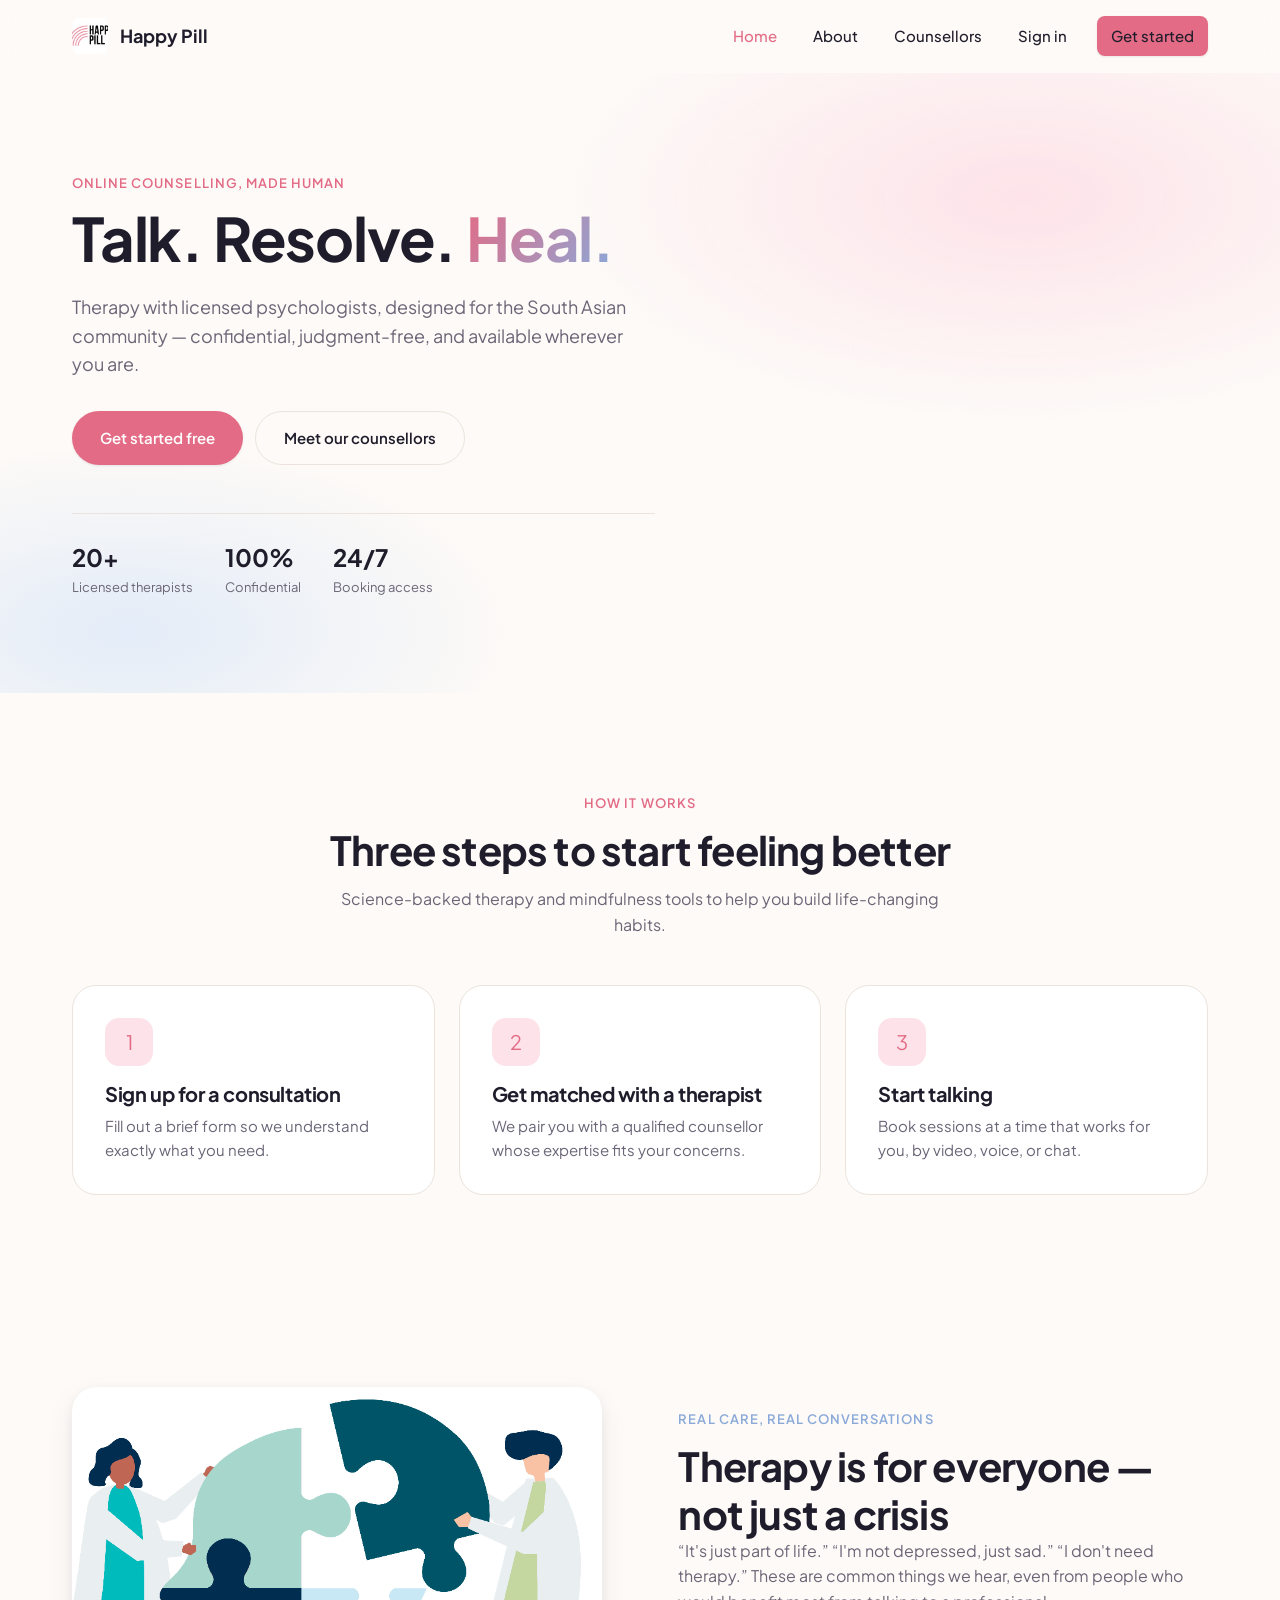
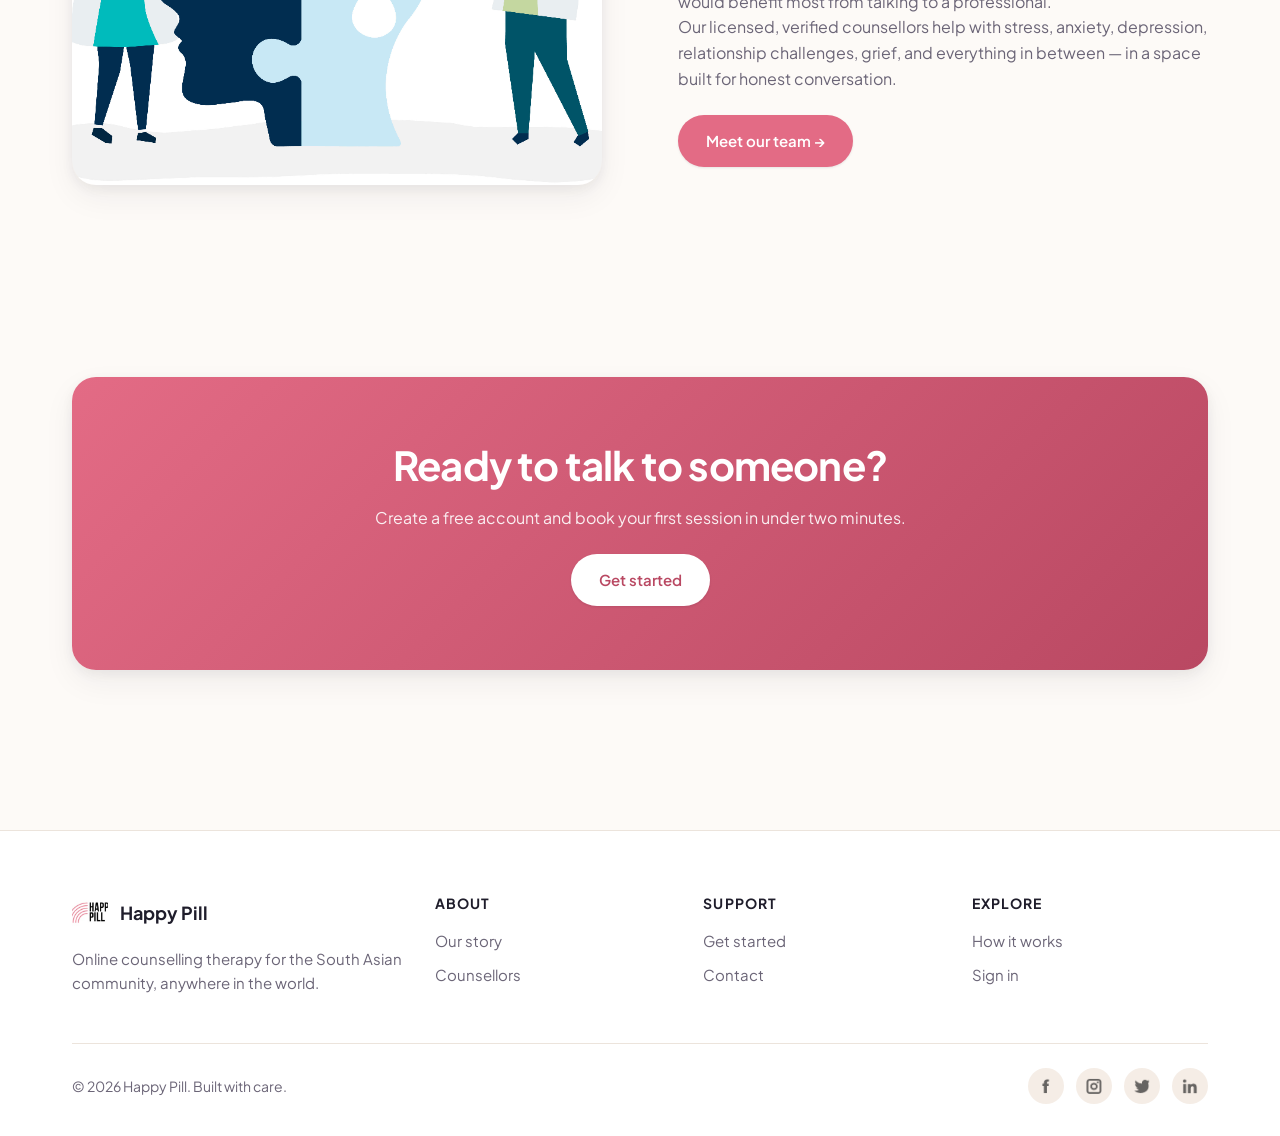
==== index.html @ 083a8443 "Rewrite as modern static site (production-ready) Complete redesign of the original college PHP/XAMPP" ====
<!DOCTYPE html>
<html lang="en">
<head>
  <meta charset="UTF-8" />
  <meta name="viewport" content="width=device-width, initial-scale=1.0" />
  <meta name="description" content="Happy Pill — online counselling therapy with top psychologists for the South Asian community. Talk, resolve, heal — anytime, anywhere." />
  <meta name="theme-color" content="#fdfaf7" />
  <title>Happy Pill — Online Counselling Therapy</title>

  <link rel="icon" href="assets/images/logo.jpg" />
  <link rel="preconnect" href="https://fonts.googleapis.com" />
  <link rel="preconnect" href="https://fonts.gstatic.com" crossorigin />
  <link href="https://fonts.googleapis.com/css2?family=Plus+Jakarta+Sans:wght@400;500;600;700&display=swap" rel="stylesheet" />
  <link rel="stylesheet" href="assets/css/styles.css" />
</head>
<body>

  <header class="navbar">
    <div class="container nav-inner">
      <a class="nav-brand" href="index.html">
        <img src="assets/images/logo.jpg" alt="" />
        <span>Happy Pill</span>
      </a>

      <button class="nav-toggle" aria-expanded="false" aria-controls="primary-nav" aria-label="Toggle menu">
        <span></span>
      </button>

      <ul class="nav-links" id="primary-nav">
        <li><a href="index.html">Home</a></li>
        <li><a href="about.html">About</a></li>
        <li><a href="counselors.html">Counsellors</a></li>
        <li data-when-signed-out><a href="login.html">Sign in</a></li>
        <li data-when-signed-in><a href="account.html">Account</a></li>
        <li class="nav-cta" data-when-signed-out><a class="btn btn-primary" href="signup.html">Get started</a></li>
      </ul>
    </div>
  </header>

  <main>

    <section class="hero">
      <div class="container hero-grid">
        <div>
          <span class="eyebrow">Online counselling, made human</span>
          <h1 class="hero-title">Talk. Resolve. <span>Heal.</span></h1>
          <p class="hero-description">
            Therapy with licensed psychologists, designed for the South Asian community —
            confidential, judgment-free, and available wherever you are.
          </p>
          <div class="hero-cta">
            <a class="btn btn-primary" href="signup.html">Get started free</a>
            <a class="btn btn-secondary" href="counselors.html">Meet our counsellors</a>
          </div>
          <div class="hero-stats">
            <div><strong>20+</strong><span>Licensed therapists</span></div>
            <div><strong>100%</strong><span>Confidential</span></div>
            <div><strong>24/7</strong><span>Booking access</span></div>
          </div>
        </div>
        <div class="hero-visual">
          <div class="blob" aria-hidden="true"></div>
          <img src="assets/images/comforting.jpg" alt="Two friends comforting each other" />
        </div>
      </div>
    </section>

    <section id="services">
      <div class="container">
        <div class="section-header">
          <span class="eyebrow">How it works</span>
          <h2>Three steps to start feeling better</h2>
          <p>Science-backed therapy and mindfulness tools to help you build life-changing habits.</p>
        </div>

        <div class="feature-grid">
          <article class="feature-card">
            <div class="feature-icon" aria-hidden="true">1</div>
            <h3>Sign up for a consultation</h3>
            <p>Fill out a brief form so we understand exactly what you need.</p>
          </article>
          <article class="feature-card">
            <div class="feature-icon" aria-hidden="true">2</div>
            <h3>Get matched with a therapist</h3>
            <p>We pair you with a qualified counsellor whose expertise fits your concerns.</p>
          </article>
          <article class="feature-card">
            <div class="feature-icon" aria-hidden="true">3</div>
            <h3>Start talking</h3>
            <p>Book sessions at a time that works for you, by video, voice, or chat.</p>
          </article>
        </div>
      </div>
    </section>

    <section id="counsel">
      <div class="container split">
        <div class="split-media">
          <img src="assets/images/counsel-illustration.png" alt="Illustration of a counselling session" />
        </div>
        <div class="split-content">
          <span class="eyebrow">Real care, real conversations</span>
          <h2>Therapy is for everyone — not just a crisis</h2>
          <p>
            “It's just part of life.” “I'm not depressed, just sad.” “I don't need therapy.”
            These are common things we hear, even from people who would benefit most from talking to a professional.
          </p>
          <p>
            Our licensed, verified counsellors help with stress, anxiety, depression, relationship challenges,
            grief, and everything in between — in a space built for honest conversation.
          </p>
          <p style="margin-top: 1.5rem;">
            <a class="btn btn-primary" href="counselors.html">Meet our team →</a>
          </p>
        </div>
      </div>
    </section>

    <section>
      <div class="container">
        <div class="cta-banner">
          <h2>Ready to talk to someone?</h2>
          <p>Create a free account and book your first session in under two minutes.</p>
          <a class="btn btn-primary" href="signup.html">Get started</a>
        </div>
      </div>
    </section>

  </main>

  <footer class="site-footer">
    <div class="container">
      <div class="footer-grid">
        <div class="footer-brand">
          <a class="nav-brand" href="index.html">
            <img src="assets/images/logo.jpg" alt="" />
            <span>Happy Pill</span>
          </a>
          <p>Online counselling therapy for the South Asian community, anywhere in the world.</p>
        </div>
        <div class="footer-col">
          <h4>About</h4>
          <ul>
            <li><a href="about.html">Our story</a></li>
            <li><a href="counselors.html">Counsellors</a></li>
          </ul>
        </div>
        <div class="footer-col">
          <h4>Support</h4>
          <ul>
            <li><a href="signup.html">Get started</a></li>
            <li><a href="mailto:support@happypill.com">Contact</a></li>
          </ul>
        </div>
        <div class="footer-col">
          <h4>Explore</h4>
          <ul>
            <li><a href="#services">How it works</a></li>
            <li><a href="login.html">Sign in</a></li>
          </ul>
        </div>
      </div>

      <div class="footer-bottom">
        <span>© <span data-year></span> Happy Pill. Built with care.</span>
        <div class="footer-social" aria-label="Social media">
          <a href="https://www.facebook.com/" aria-label="Facebook"><img src="assets/images/facebook.png" alt="" /></a>
          <a href="https://www.instagram.com/" aria-label="Instagram"><img src="assets/images/instagram.png" alt="" /></a>
          <a href="https://twitter.com/" aria-label="Twitter"><img src="assets/images/twitter.png" alt="" /></a>
          <a href="https://www.linkedin.com/" aria-label="LinkedIn"><img src="assets/images/linkedin.png" alt="" /></a>
        </div>
      </div>
    </div>
  </footer>

  <script src="assets/js/main.js"></script>
</body>
</html>
---- assets/css/styles.css ----
/* ============================================
   Happy Pill — modern stylesheet
   ============================================ */

:root {
  --color-bg: #fdfaf7;
  --color-surface: #ffffff;
  --color-surface-muted: #f5ede6;
  --color-text: #1f1d2b;
  --color-text-muted: #6b6577;
  --color-primary: #e36b85;
  --color-primary-soft: #fde3e9;
  --color-primary-dark: #b94862;
  --color-accent: #8aa9d9;
  --color-accent-soft: #e3ecf8;
  --color-border: #ece4dc;
  --color-success: #2f9e6b;

  --shadow-sm: 0 1px 2px rgba(31, 29, 43, 0.04), 0 1px 3px rgba(31, 29, 43, 0.06);
  --shadow-md: 0 4px 12px rgba(31, 29, 43, 0.06), 0 12px 32px rgba(31, 29, 43, 0.06);
  --shadow-lg: 0 12px 40px rgba(31, 29, 43, 0.10);

  --radius-sm: 8px;
  --radius-md: 14px;
  --radius-lg: 24px;
  --radius-full: 999px;

  --space-1: 0.25rem;
  --space-2: 0.5rem;
  --space-3: 0.75rem;
  --space-4: 1rem;
  --space-6: 1.5rem;
  --space-8: 2rem;
  --space-12: 3rem;
  --space-16: 4rem;
  --space-24: 6rem;

  --font-body: "Plus Jakarta Sans", "Poppins", system-ui, -apple-system, "Segoe UI", Roboto, sans-serif;
  --font-display: "Plus Jakarta Sans", "Poppins", system-ui, sans-serif;

  --transition: 180ms cubic-bezier(0.4, 0, 0.2, 1);
  --max-width: 1200px;
}

/* ---------- Reset ---------- */
*, *::before, *::after { box-sizing: border-box; }
* { margin: 0; padding: 0; }

html { scroll-behavior: smooth; }

body {
  font-family: var(--font-body);
  font-size: 16px;
  line-height: 1.6;
  color: var(--color-text);
  background: var(--color-bg);
  -webkit-font-smoothing: antialiased;
  text-rendering: optimizeLegibility;
}

img { max-width: 100%; display: block; }

a {
  color: var(--color-primary);
  text-decoration: none;
  transition: color var(--transition);
}
a:hover { color: var(--color-primary-dark); }

button { font: inherit; cursor: pointer; border: none; background: none; }

:focus-visible {
  outline: 2px solid var(--color-primary);
  outline-offset: 3px;
  border-radius: 4px;
}

/* ---------- Layout ---------- */
.container {
  width: 100%;
  max-width: var(--max-width);
  margin-inline: auto;
  padding-inline: clamp(1rem, 4vw, 2rem);
}

section { padding-block: clamp(3rem, 8vw, 6rem); }

/* ---------- Typography ---------- */
h1, h2, h3, h4 {
  font-family: var(--font-display);
  font-weight: 700;
  line-height: 1.2;
  color: var(--color-text);
  letter-spacing: -0.02em;
}

h1 { font-size: clamp(2rem, 4.5vw, 3.25rem); }
h2 { font-size: clamp(1.75rem, 3.5vw, 2.5rem); }
h3 { font-size: 1.25rem; }

p { color: var(--color-text-muted); }

.eyebrow {
  display: inline-block;
  font-size: 0.8125rem;
  font-weight: 600;
  letter-spacing: 0.08em;
  text-transform: uppercase;
  color: var(--color-primary);
  margin-bottom: var(--space-3);
}

.lead {
  font-size: 1.125rem;
  color: var(--color-text-muted);
  max-width: 60ch;
}

/* ---------- Buttons ---------- */
.btn {
  display: inline-flex;
  align-items: center;
  justify-content: center;
  gap: var(--space-2);
  padding: 0.875rem 1.75rem;
  border-radius: var(--radius-full);
  font-weight: 600;
  font-size: 0.9375rem;
  transition: transform var(--transition), box-shadow var(--transition), background var(--transition);
  white-space: nowrap;
}

.btn-primary {
  background: var(--color-primary);
  color: #fff;
  box-shadow: var(--shadow-sm);
}
.btn-primary:hover {
  background: var(--color-primary-dark);
  color: #fff;
  transform: translateY(-1px);
  box-shadow: var(--shadow-md);
}

.btn-secondary {
  background: transparent;
  color: var(--color-text);
  border: 1.5px solid var(--color-border);
}
.btn-secondary:hover {
  background: var(--color-surface);
  border-color: var(--color-primary);
  color: var(--color-primary);
}

.btn-ghost {
  background: transparent;
  color: var(--color-primary);
  padding: 0.5rem 0.75rem;
}
.btn-ghost:hover { background: var(--color-primary-soft); }

.btn-block { width: 100%; }

/* ---------- Navbar ---------- */
.navbar {
  position: sticky;
  top: 0;
  z-index: 50;
  background: rgba(253, 250, 247, 0.85);
  backdrop-filter: saturate(180%) blur(12px);
  -webkit-backdrop-filter: saturate(180%) blur(12px);
  border-bottom: 1px solid transparent;
  transition: border-color var(--transition);
}
.navbar.scrolled { border-bottom-color: var(--color-border); }

.nav-inner {
  display: flex;
  align-items: center;
  justify-content: space-between;
  padding-block: var(--space-4);
}

.nav-brand {
  display: flex;
  align-items: center;
  gap: var(--space-3);
  font-weight: 700;
  font-size: 1.125rem;
  color: var(--color-text);
}
.nav-brand img {
  width: 36px;
  height: 36px;
  border-radius: var(--radius-sm);
  object-fit: cover;
}

.nav-links {
  display: flex;
  align-items: center;
  gap: var(--space-2);
  list-style: none;
}
.nav-links a {
  color: var(--color-text);
  font-weight: 500;
  font-size: 0.9375rem;
  padding: 0.5rem 0.875rem;
  border-radius: var(--radius-sm);
}
.nav-links a:hover { background: var(--color-surface-muted); color: var(--color-text); }
.nav-links a.active { color: var(--color-primary); }

.nav-cta { margin-left: var(--space-2); }

.nav-toggle {
  display: none;
  width: 40px;
  height: 40px;
  align-items: center;
  justify-content: center;
  border-radius: var(--radius-sm);
}
.nav-toggle:hover { background: var(--color-surface-muted); }
.nav-toggle span {
  display: block;
  width: 20px;
  height: 2px;
  background: var(--color-text);
  position: relative;
  transition: background var(--transition);
}
.nav-toggle span::before,
.nav-toggle span::after {
  content: "";
  position: absolute;
  left: 0;
  width: 20px;
  height: 2px;
  background: var(--color-text);
  transition: transform var(--transition), top var(--transition);
}
.nav-toggle span::before { top: -6px; }
.nav-toggle span::after { top: 6px; }
.nav-toggle.open span { background: transparent; }
.nav-toggle.open span::before { top: 0; transform: rotate(45deg); }
.nav-toggle.open span::after { top: 0; transform: rotate(-45deg); }

@media (max-width: 768px) {
  .nav-toggle { display: inline-flex; }
  .nav-links {
    position: absolute;
    top: 100%;
    left: 0;
    right: 0;
    flex-direction: column;
    align-items: stretch;
    gap: 0;
    background: var(--color-surface);
    padding: var(--space-4);
    border-bottom: 1px solid var(--color-border);
    box-shadow: var(--shadow-md);
    transform: translateY(-8px);
    opacity: 0;
    pointer-events: none;
    transition: opacity var(--transition), transform var(--transition);
  }
  .nav-links.open {
    opacity: 1;
    transform: translateY(0);
    pointer-events: auto;
  }
  .nav-links a { padding: 0.875rem 1rem; }
  .nav-cta { margin-top: var(--space-2); }
}

/* ---------- Hero ---------- */
.hero {
  position: relative;
  overflow: hidden;
  padding-block: clamp(3rem, 8vw, 6rem);
}
.hero::before {
  content: "";
  position: absolute;
  inset: 0;
  background:
    radial-gradient(60% 60% at 80% 20%, var(--color-primary-soft) 0%, transparent 60%),
    radial-gradient(50% 50% at 10% 90%, var(--color-accent-soft) 0%, transparent 60%);
  z-index: -1;
}
.hero-grid {
  display: grid;
  grid-template-columns: 1.1fr 0.9fr;
  gap: clamp(2rem, 6vw, 5rem);
  align-items: center;
}
@media (max-width: 880px) {
  .hero-grid { grid-template-columns: 1fr; }
}

.hero-title {
  font-size: clamp(2.25rem, 5vw, 3.75rem);
  line-height: 1.05;
  margin-bottom: var(--space-6);
}
.hero-title span {
  background: linear-gradient(120deg, var(--color-primary), var(--color-accent));
  -webkit-background-clip: text;
  background-clip: text;
  color: transparent;
}
.hero-description {
  font-size: 1.125rem;
  margin-bottom: var(--space-8);
  max-width: 52ch;
}
.hero-cta { display: flex; gap: var(--space-3); flex-wrap: wrap; }
.hero-stats {
  display: flex;
  gap: var(--space-8);
  margin-top: var(--space-12);
  padding-top: var(--space-6);
  border-top: 1px solid var(--color-border);
}
.hero-stats div { display: flex; flex-direction: column; }
.hero-stats strong {
  font-size: 1.5rem;
  font-weight: 700;
  color: var(--color-text);
}
.hero-stats span { font-size: 0.8125rem; color: var(--color-text-muted); }

.hero-visual {
  position: relative;
  aspect-ratio: 1 / 1;
  max-width: 480px;
  margin-inline: auto;
}
.hero-visual .blob {
  position: absolute;
  inset: 0;
  border-radius: 48% 52% 70% 30% / 40% 45% 55% 60%;
  background: linear-gradient(135deg, var(--color-primary-soft), var(--color-accent-soft));
  animation: blob 14s ease-in-out infinite;
}
.hero-visual img {
  position: absolute;
  inset: 8%;
  width: 84%;
  height: 84%;
  object-fit: cover;
  border-radius: var(--radius-lg);
  box-shadow: var(--shadow-lg);
}

@keyframes blob {
  0%, 100% { border-radius: 48% 52% 70% 30% / 40% 45% 55% 60%; }
  50%      { border-radius: 60% 40% 40% 60% / 60% 30% 70% 40%; }
}

/* ---------- Section header ---------- */
.section-header {
  text-align: center;
  max-width: 640px;
  margin-inline: auto;
  margin-bottom: var(--space-12);
}
.section-header p { margin-top: var(--space-3); }

/* ---------- Services / feature grid ---------- */
.feature-grid {
  display: grid;
  grid-template-columns: repeat(auto-fit, minmax(260px, 1fr));
  gap: var(--space-6);
}

.feature-card {
  background: var(--color-surface);
  border: 1px solid var(--color-border);
  border-radius: var(--radius-lg);
  padding: var(--space-8);
  transition: transform var(--transition), box-shadow var(--transition), border-color var(--transition);
}
.feature-card:hover {
  transform: translateY(-4px);
  box-shadow: var(--shadow-md);
  border-color: transparent;
}
.feature-icon {
  display: inline-flex;
  align-items: center;
  justify-content: center;
  width: 48px;
  height: 48px;
  border-radius: var(--radius-md);
  background: var(--color-primary-soft);
  color: var(--color-primary);
  margin-bottom: var(--space-4);
  font-size: 1.25rem;
}
.feature-card h3 { margin-bottom: var(--space-2); }
.feature-card p { font-size: 0.9375rem; }

/* ---------- Split section ---------- */
.split {
  display: grid;
  grid-template-columns: 1fr 1fr;
  gap: clamp(2rem, 6vw, 5rem);
  align-items: center;
}
@media (max-width: 880px) {
  .split { grid-template-columns: 1fr; }
}
.split-media {
  border-radius: var(--radius-lg);
  overflow: hidden;
  box-shadow: var(--shadow-md);
  aspect-ratio: 4 / 3;
  background: var(--color-surface-muted);
}
.split-media img { width: 100%; height: 100%; object-fit: cover; }

.split-content .eyebrow { color: var(--color-accent); }

/* ---------- Counselor cards ---------- */
.counselor-grid {
  display: grid;
  grid-template-columns: repeat(auto-fit, minmax(280px, 1fr));
  gap: var(--space-6);
}
.counselor-card {
  background: var(--color-surface);
  border-radius: var(--radius-lg);
  overflow: hidden;
  border: 1px solid var(--color-border);
  display: flex;
  flex-direction: column;
  transition: transform var(--transition), box-shadow var(--transition);
}
.counselor-card:hover { transform: translateY(-4px); box-shadow: var(--shadow-md); }
.counselor-photo {
  aspect-ratio: 4 / 3;
  width: 100%;
  object-fit: cover;
}
.counselor-body {
  padding: var(--space-6);
  display: flex;
  flex-direction: column;
  gap: var(--space-3);
  flex: 1;
}
.counselor-name { font-size: 1.25rem; }
.counselor-role {
  font-size: 0.8125rem;
  font-weight: 600;
  letter-spacing: 0.08em;
  text-transform: uppercase;
  color: var(--color-accent);
}
.counselor-spec { font-size: 0.9375rem; flex: 1; }
.counselor-meta {
  font-size: 0.875rem;
  color: var(--color-text-muted);
}
.counselor-actions { margin-top: var(--space-2); }

/* ---------- Banner / CTA ---------- */
.cta-banner {
  background: linear-gradient(135deg, var(--color-primary) 0%, var(--color-primary-dark) 100%);
  color: #fff;
  border-radius: var(--radius-lg);
  padding: clamp(2rem, 5vw, 4rem);
  text-align: center;
  box-shadow: var(--shadow-md);
}
.cta-banner h2 { color: #fff; margin-bottom: var(--space-4); }
.cta-banner p { color: rgba(255,255,255,0.9); margin-inline: auto; margin-bottom: var(--space-6); max-width: 50ch; }
.cta-banner .btn-primary {
  background: #fff;
  color: var(--color-primary-dark);
}
.cta-banner .btn-primary:hover { background: var(--color-surface-muted); }

/* ---------- Auth pages ---------- */
.auth-shell {
  min-height: calc(100vh - 200px);
  display: grid;
  place-items: center;
  padding-block: var(--space-12);
}
.auth-card {
  background: var(--color-surface);
  border: 1px solid var(--color-border);
  border-radius: var(--radius-lg);
  padding: clamp(1.75rem, 4vw, 2.5rem);
  width: 100%;
  max-width: 440px;
  box-shadow: var(--shadow-md);
}
.auth-card h1 { font-size: 1.75rem; margin-bottom: var(--space-2); }
.auth-card .lead { font-size: 0.9375rem; margin-bottom: var(--space-6); }
.auth-footer {
  margin-top: var(--space-6);
  font-size: 0.875rem;
  color: var(--color-text-muted);
  text-align: center;
}
.auth-demo-notice {
  background: var(--color-accent-soft);
  color: #2b4870;
  border-radius: var(--radius-md);
  padding: var(--space-3) var(--space-4);
  font-size: 0.8125rem;
  margin-bottom: var(--space-6);
  display: flex;
  align-items: flex-start;
  gap: var(--space-2);
}

.form-row { margin-bottom: var(--space-4); }
.form-row label {
  display: block;
  font-size: 0.875rem;
  font-weight: 500;
  margin-bottom: var(--space-2);
  color: var(--color-text);
}
.form-row input {
  width: 100%;
  padding: 0.75rem 1rem;
  font: inherit;
  font-size: 0.9375rem;
  background: var(--color-bg);
  border: 1.5px solid var(--color-border);
  border-radius: var(--radius-md);
  transition: border-color var(--transition), background var(--transition);
}
.form-row input:focus {
  outline: none;
  border-color: var(--color-primary);
  background: var(--color-surface);
}
.form-error {
  color: var(--color-primary-dark);
  background: var(--color-primary-soft);
  border-radius: var(--radius-md);
  padding: var(--space-3) var(--space-4);
  font-size: 0.875rem;
  margin-bottom: var(--space-4);
}
.form-success {
  color: var(--color-success);
  background: #e8f6ef;
  border-radius: var(--radius-md);
  padding: var(--space-3) var(--space-4);
  font-size: 0.875rem;
  margin-bottom: var(--space-4);
}

/* ---------- Account / dashboard ---------- */
.account-shell {
  padding-block: var(--space-12);
}
.account-card {
  background: var(--color-surface);
  border: 1px solid var(--color-border);
  border-radius: var(--radius-lg);
  padding: clamp(1.75rem, 4vw, 2.5rem);
  max-width: 640px;
  margin-inline: auto;
  box-shadow: var(--shadow-sm);
}
.account-row {
  display: flex;
  justify-content: space-between;
  align-items: center;
  padding-block: var(--space-3);
  border-bottom: 1px solid var(--color-border);
}
.account-row:last-of-type { border-bottom: none; }
.account-row strong { font-weight: 600; }
.account-row span { color: var(--color-text-muted); }
.account-actions {
  display: flex;
  gap: var(--space-3);
  margin-top: var(--space-6);
  flex-wrap: wrap;
}

/* ---------- Footer ---------- */
.site-footer {
  background: var(--color-surface);
  border-top: 1px solid var(--color-border);
  padding-block: var(--space-16) var(--space-8);
  margin-top: var(--space-16);
}
.footer-grid {
  display: grid;
  grid-template-columns: 1.4fr 1fr 1fr 1fr;
  gap: var(--space-8);
}
@media (max-width: 768px) {
  .footer-grid { grid-template-columns: 1fr 1fr; }
}
@media (max-width: 480px) {
  .footer-grid { grid-template-columns: 1fr; }
}
.footer-brand p {
  margin-top: var(--space-4);
  font-size: 0.9375rem;
  max-width: 32ch;
}
.footer-col h4 {
  font-size: 0.875rem;
  text-transform: uppercase;
  letter-spacing: 0.08em;
  margin-bottom: var(--space-4);
}
.footer-col ul { list-style: none; display: flex; flex-direction: column; gap: var(--space-2); }
.footer-col a {
  color: var(--color-text-muted);
  font-size: 0.9375rem;
}
.footer-col a:hover { color: var(--color-primary); }

.footer-bottom {
  margin-top: var(--space-12);
  padding-top: var(--space-6);
  border-top: 1px solid var(--color-border);
  display: flex;
  justify-content: space-between;
  align-items: center;
  flex-wrap: wrap;
  gap: var(--space-4);
  font-size: 0.875rem;
  color: var(--color-text-muted);
}
.footer-social { display: flex; gap: var(--space-3); }
.footer-social a {
  display: inline-flex;
  align-items: center;
  justify-content: center;
  width: 36px;
  height: 36px;
  border-radius: 50%;
  background: var(--color-surface-muted);
  transition: background var(--transition), transform var(--transition);
}
.footer-social a:hover { background: var(--color-primary-soft); transform: translateY(-2px); }
.footer-social img { width: 16px; height: 16px; opacity: 0.7; }

/* ---------- Utilities ---------- */
.sr-only {
  position: absolute;
  width: 1px;
  height: 1px;
  padding: 0;
  margin: -1px;
  overflow: hidden;
  clip: rect(0, 0, 0, 0);
  white-space: nowrap;
  border: 0;
}

.hidden { display: none !important; }

/* ---------- Reduce motion ---------- */
@media (prefers-reduced-motion: reduce) {
  *, *::before, *::after {
    animation-duration: 0.01ms !important;
    transition-duration: 0.01ms !important;
  }
  html { scroll-behavior: auto; }
}
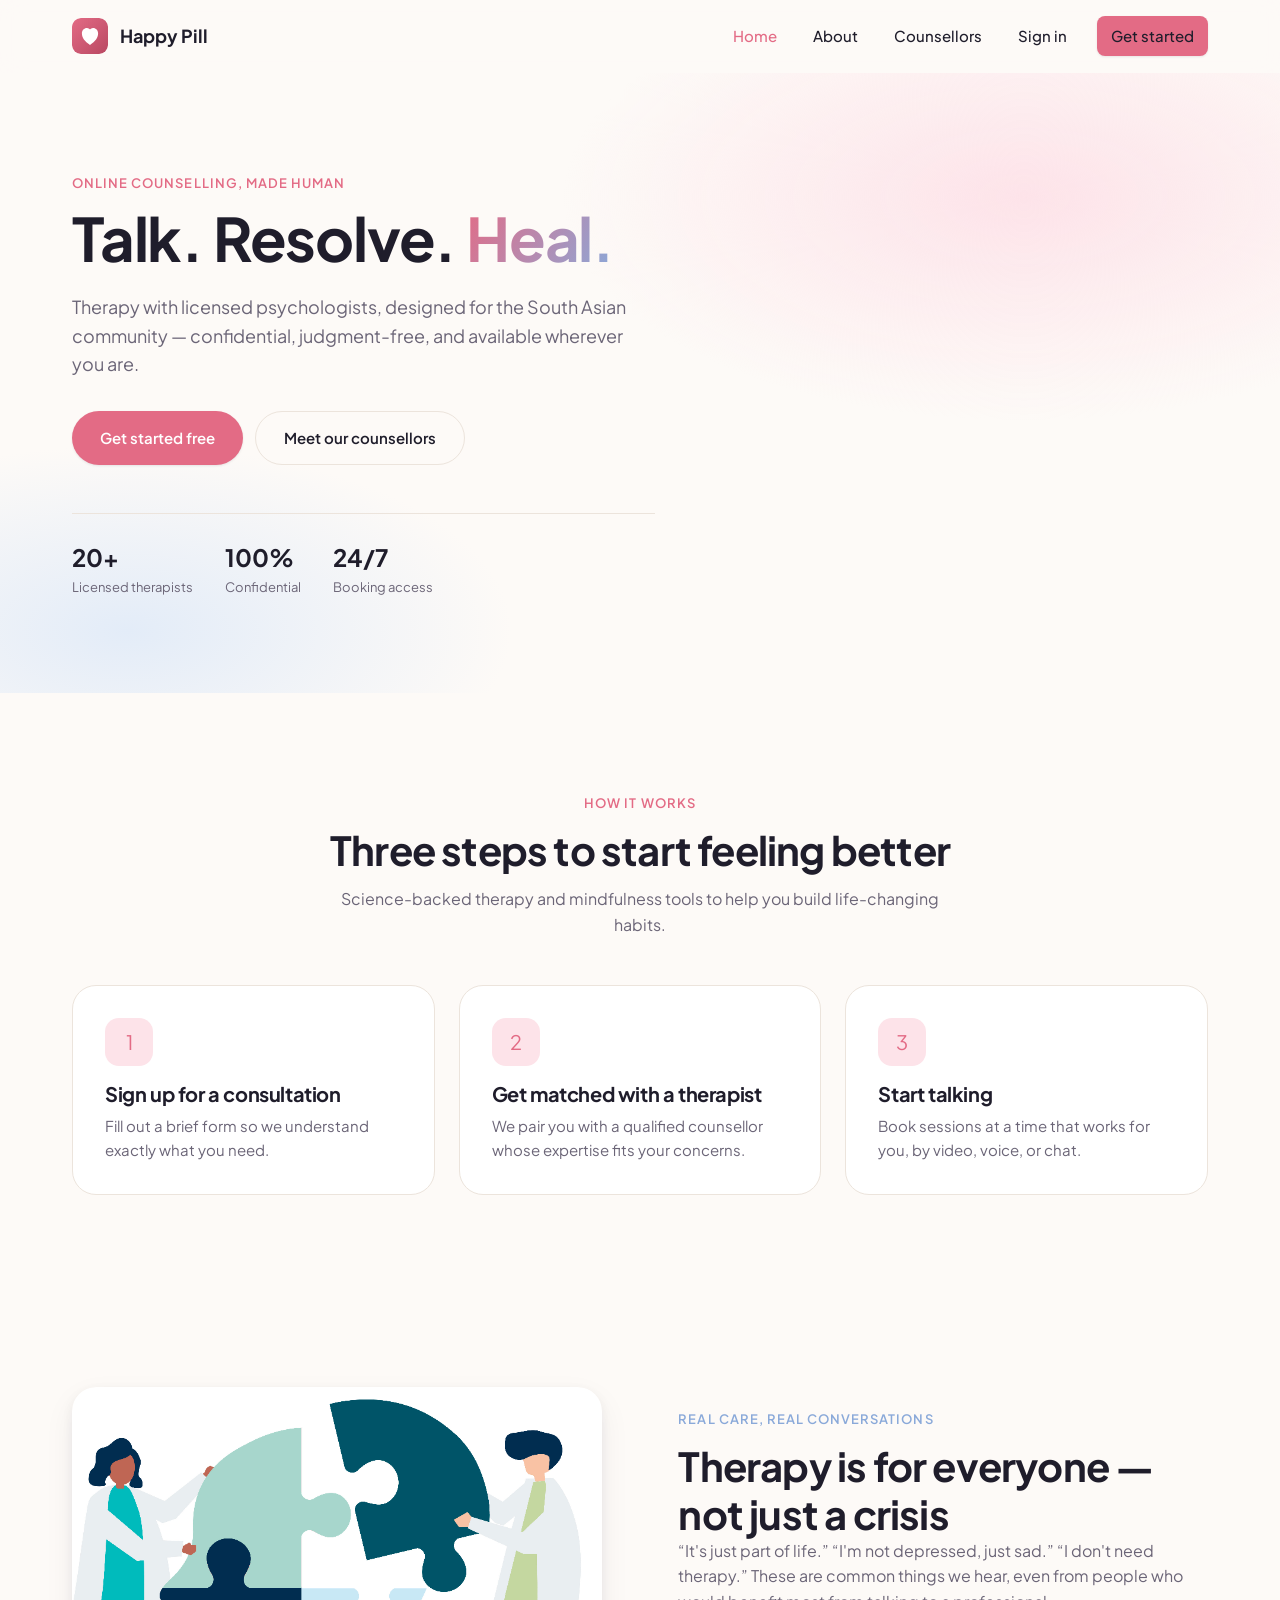
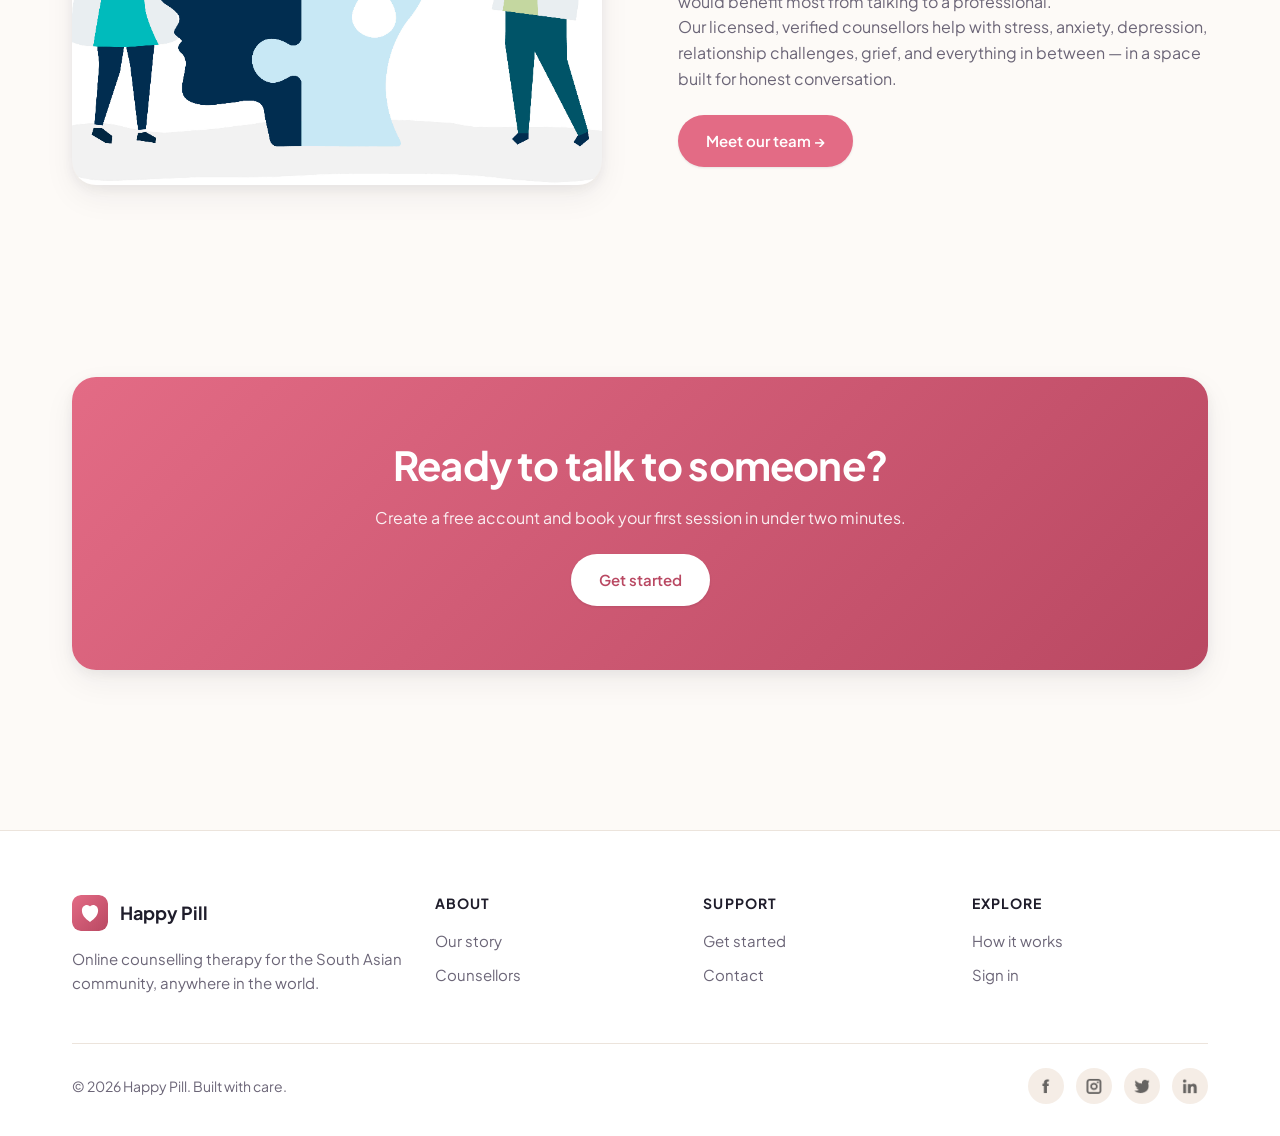
==== commit b92991ff: "Replace logo.jpg with a clean SVG mark The original JPG had "HAPPY PILL" baked into the image, so it" ====
--- a/index.html
+++ b/index.html
@@ -7,7 +7,7 @@
   <meta name="theme-color" content="#fdfaf7" />
   <title>Happy Pill — Online Counselling Therapy</title>
 
-  <link rel="icon" href="assets/images/logo.jpg" />
+  <link rel="icon" href="assets/images/logo.svg" type="image/svg+xml" />
   <link rel="preconnect" href="https://fonts.googleapis.com" />
   <link rel="preconnect" href="https://fonts.gstatic.com" crossorigin />
   <link href="https://fonts.googleapis.com/css2?family=Plus+Jakarta+Sans:wght@400;500;600;700&display=swap" rel="stylesheet" />
@@ -18,7 +18,7 @@
   <header class="navbar">
     <div class="container nav-inner">
       <a class="nav-brand" href="index.html">
-        <img src="assets/images/logo.jpg" alt="" />
+        <img src="assets/images/logo.svg" alt="" />
         <span>Happy Pill</span>
       </a>
 
@@ -133,7 +133,7 @@
       <div class="footer-grid">
         <div class="footer-brand">
           <a class="nav-brand" href="index.html">
-            <img src="assets/images/logo.jpg" alt="" />
+            <img src="assets/images/logo.svg" alt="" />
             <span>Happy Pill</span>
           </a>
           <p>Online counselling therapy for the South Asian community, anywhere in the world.</p>
